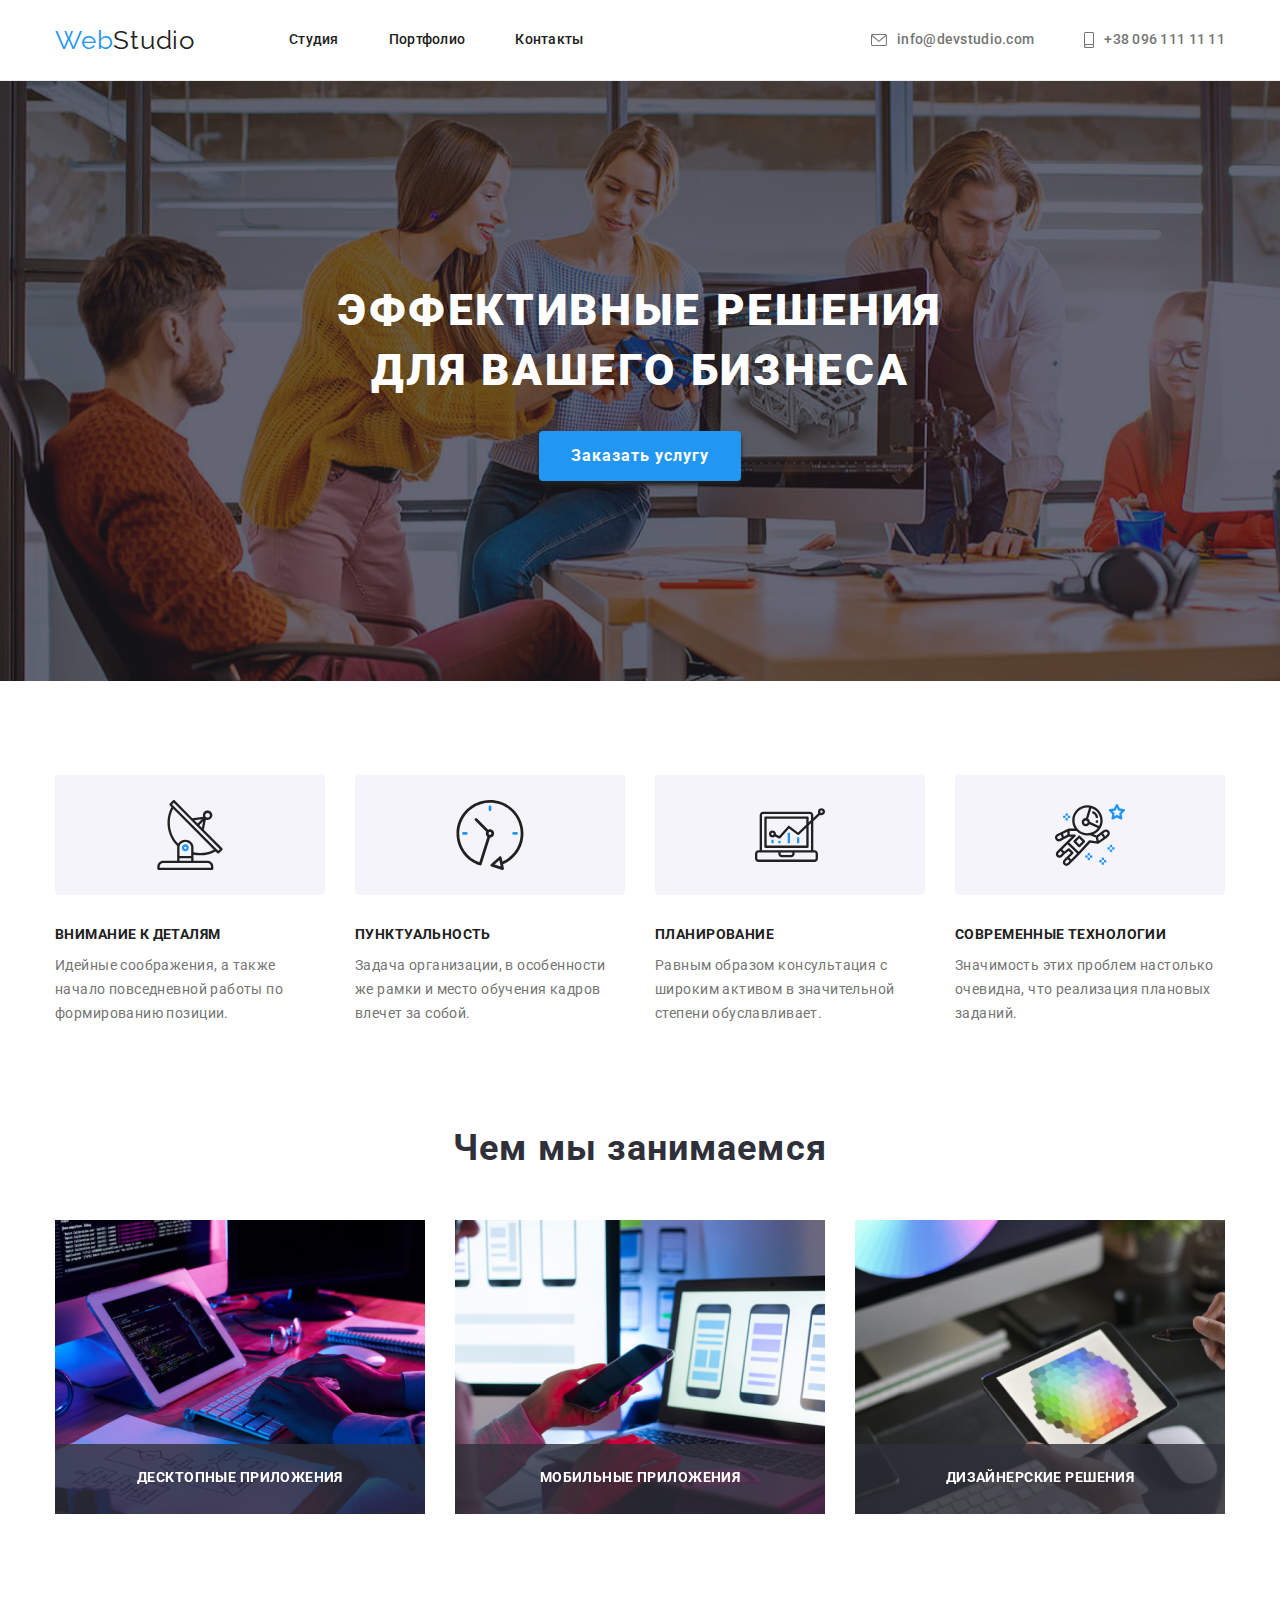
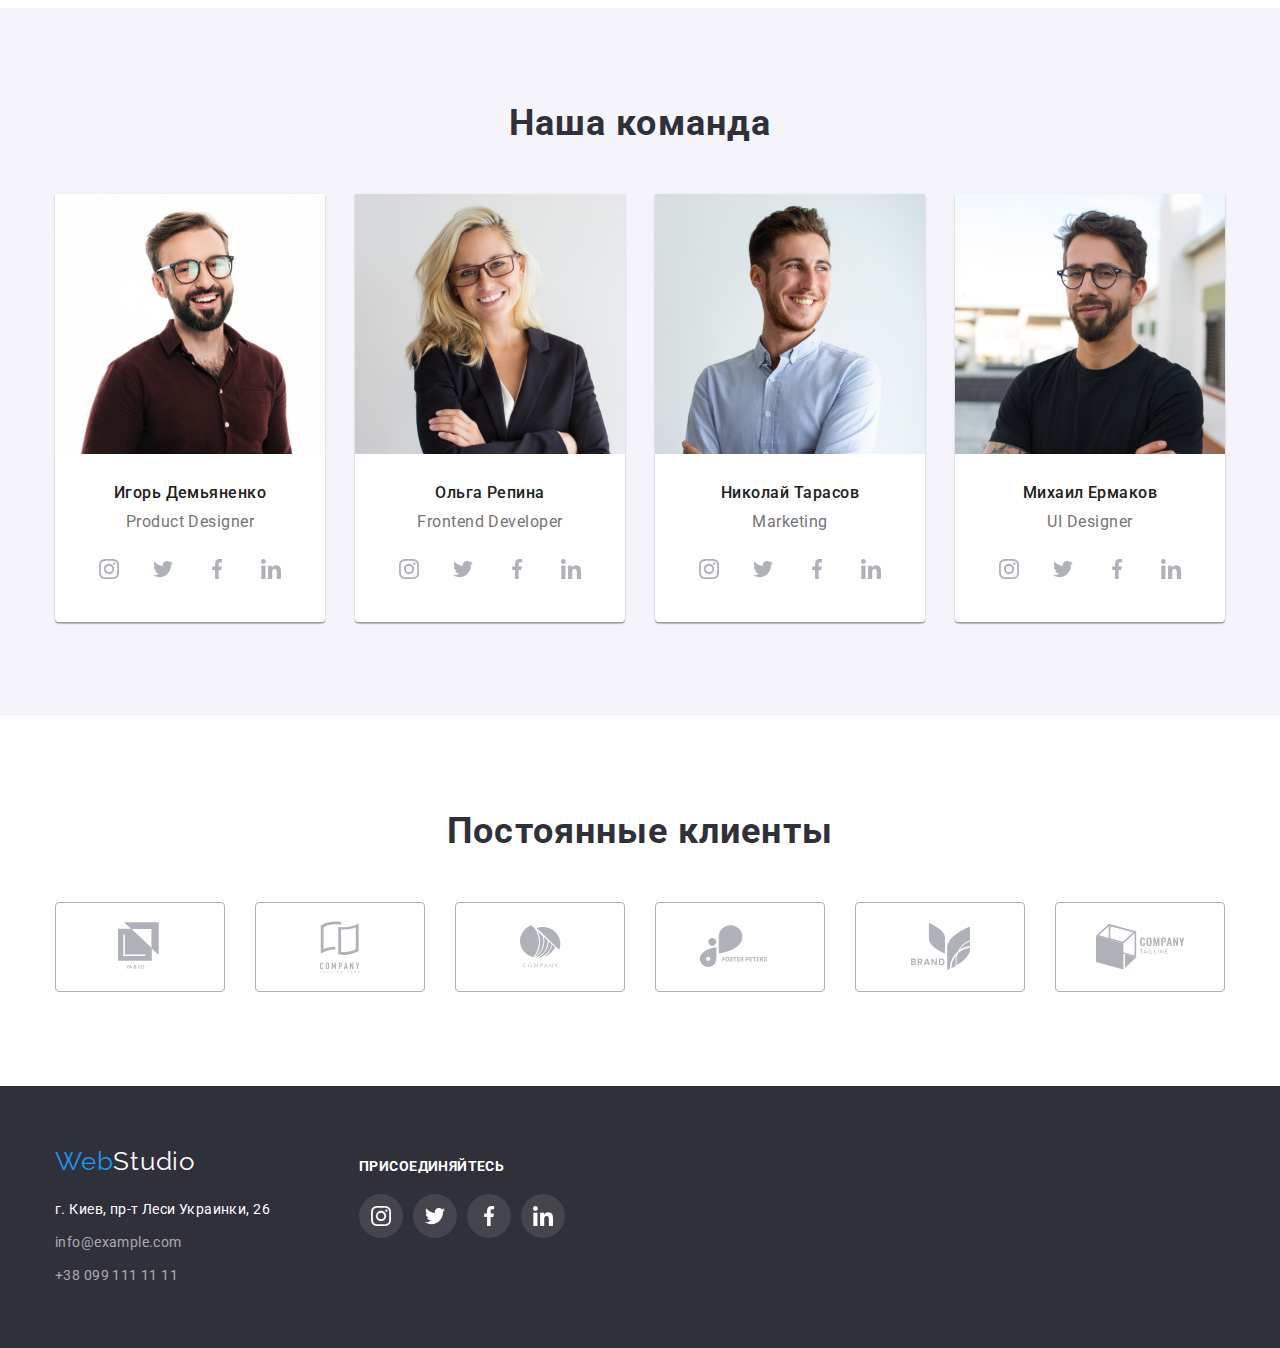
==== index.html @ a8601134 "Добавлены стили для кнопки закрыть окно" ====
<!DOCTYPE html>
<html lang="ru">
  <head>
    <meta charset="UTF-8" />
    <meta name="viewport" content="width=device-width, initial-scale=1.0" />
    <title>Студия</title>
    <link href="https://fonts.googleapis.com/css2?family=Roboto:wght@400;500;700;900&display=swap" rel="stylesheet" />
    <link href="https://fonts.googleapis.com/css2?family=Raleway:wght@700&display=swap" rel="stylesheet" />
    <link rel="stylesheet" href="https://cdnjs.cloudflare.com/ajax/libs/modern-normalize/1.0.0/modern-normalize.min.css" />
    <link rel="stylesheet" href="./css/styles.css" />
  </head>
  <body>
    <!-- Верхняя линия -->
    <header class="main-header">
      <div class="container header-topline-box">
        <nav class="logo-box-top">
          <a class="web-logo" href="./index.html"><span class="web-part">Web</span><span>Studio</span></a>
          <ul class="list main-nav">
            <li class="main-nav-item"><a class="link link-type list" href="./index.html">Студия</a></li>
            <li class="main-nav-item"><a class="link link-type list" href="./portfolio.html">Портфолио</a></li>
            <li class="main-nav-item"><a class="link link-type list" href="#Contacts">Контакты</a></li>
          </ul>
        </nav>
        <ul class="list info-box-top">
          <li class="list link link-header">            
            <a class="link link-header" href="mailto:info@devstudio.com"><svg class="mailto-svg">
              <use href="./img/sprite.svg#envelope"></use>
            </svg>info@devstudio.com</a>
          </li>
          <li class="list link link-header">
            <a class="link link-header" href="tel:+380961111111"><svg class="tel-svg">
              <use href="./img/sprite.svg#smartphone"></use>
            </svg>+38 096 111 11 11</a>
          </li>
        </ul>
      </div>
    </header>
    <main>
      <!-- Шапка -->
      <section class="hero">
        <div class="container">
          <h1 class="hero-header">Эффективные решения для вашего бизнеса</h1>
          <button data-modal-open class="hero-button" type="button">Заказать услугу</button>
        </div>
        <div class="backdrop is-hidden" data-modal>
          <div class="modal">
            <button data-modal-close class="modal-close-button"></button>
          </div>
        </div>
      </section>
      <!-- Особенности -->
      <section class="features">
        <div class="container">
          <ul class="featureslist">
            <li class="features-item">
              <div class="features-box">
                <svg>
                  <use width="70" height="70" href="./img/sprite.svg#antenna"></use>
                </svg>
              </div>
              <h3 class="feature-header">Внимание к деталям</h3>
              <p class="item-p">Идейные соображения, а также начало повседневной работы по формированию позиции.</p>
            </li>
            <li class="features-item">
              <div class="features-box">
                <svg>
                  <use width="70" height="70" href="./img/sprite.svg#clock"></use>
                </svg>
              </div>
              <h3 class="feature-header">Пунктуальность</h3>
              <p class="item-p">Задача организации, в особенности же рамки и место обучения кадров влечет за собой.</p>
            </li>
            <li class="features-item">
              <div class="features-box">
                <svg>
                  <use width="70" height="70" href="./img/sprite.svg#diagram"></use>
                </svg>
              </div>
              <h3 class="feature-header">Планирование</h3>
              <p class="item-p">Равным образом консультация с широким активом в значительной степени обуславливает.</p>
            </li>
            <li class="features-item">
              <div class="features-box">
                <svg>
                  <use width="70" height="70" href="./img/sprite.svg#astronaut"></use>
                </svg>
              </div>
              <h3 class="feature-header">Современные технологии</h3>
              <p class="item-p">Значимость этих проблем настолько очевидна, что реализация плановых заданий.</p>
            </li>
          </ul>
        </div>
      </section>
      <!-- Чем мы занимаемся -->
      <section class="what-we-do">
        <div class="container">
          <h2 class="wwd-header">Чем мы занимаемся</h2>
          <ul class="list">
            <li class="wwd-item">
              <img src="./img/img.jpg" width="370" height="294" alt="Десктопные приложения" />
              <p>Десктопные приложения</p>
            </li>
            <li class="wwd-item">
              <img src="./img/img1.jpg" width="370" height="294" alt="Мобильные приложения" />
              <p>Мобильные приложения</p>
            </li>
            <li class="wwd-item">
              <img src="./img/img2.jpg" width="370" height="294" alt="Дизайнерские решения" />
              <p>Дизайнерские решения</p>
            </li>
          </ul>
        </div>
      </section>
      <!-- Наша команда -->
      <section class="our-team">
        <div class="container">
          <h2 class="our-team-header">Наша команда</h2>
          <ul class="list">
            <li>
              <div class="team-memb-box">
                <img src="./img/team1.jpg" width="270" height="260" alt="Игорь Демьяненко Дизайнер по Продукту" />
                <div class="tm-description">
                  <h3 class="team-memb-name">Игорь Демьяненко</h3>
                  <p class="team-memb-role">Product Designer</p>
                </div>
                <div class="social-team-box">
                  <ul class="social-team-icons">
                    <li class="social-icons-item">
                      <a
                        class="social-team-link"
                        href="https://instagram.com/"
                        target="_blank"
                        rel="noopener noreferer"
                        aria-label="Instagram"
                        ><svg class="social-team-svg">
                          <use href="./img/sprite.svg#instagram"></use>
                        </svg>
                      </a>
                    </li>
                    <li class="social-icons-item">
                      <a
                        class="social-team-link"
                        href="https://twitter.com/"
                        target="_blank"
                        rel="noopener noreferer"
                        aria-label="Twitter"
                        ><svg class="social-team-svg">
                          <use href="./img/sprite.svg#twitter"></use>
                        </svg>
                      </a>
                    </li>
                    <li class="social-icons-item">
                      <a
                        class="social-team-link"
                        href="https://facebook.com/"
                        target="_blank"
                        rel="noopener noreferer"
                        aria-label="Facebook"
                        ><svg class="social-team-svg">
                          <use href="./img/sprite.svg#facebook"></use>
                        </svg>
                      </a>
                    </li>
                    <li class="social-icons-item">
                      <a
                        class="social-team-link"
                        href="https://linkedin.com/"
                        target="_blank"
                        rel="noopener noreferer"
                        aria-label="Linkedin"
                        ><svg class="social-team-svg">
                          <use href="./img/sprite.svg#linkedin"></use>
                        </svg>
                      </a>
                    </li>
                  </ul>
                </div>
              </div>
            </li>
            <li>
              <div class="team-memb-box">
                <img src="./img/team2.jpg" width="270" height="260" alt="Ольга Репина Фронтэнд разработчек" />
                <div class="tm-description">
                  <h3 class="team-memb-name">Ольга Репина</h3>
                  <p class="team-memb-role">Frontend Developer</p>
                </div>
                <div class="social-team-box">
                  <ul class="social-team-icons">
                    <li class="social-icons-item">
                      <a
                        class="social-team-link"
                        href="https://instagram.com/"
                        target="_blank"
                        rel="noopener noreferer"
                        aria-label="Instagram"
                        ><svg class="social-team-svg">
                          <use href="./img/sprite.svg#instagram"></use>
                        </svg>
                      </a>
                    </li>
                    <li class="social-icons-item">
                      <a
                        class="social-team-link"
                        href="https://twitter.com/"
                        target="_blank"
                        rel="noopener noreferer"
                        aria-label="Twitter"
                        ><svg class="social-team-svg">
                          <use href="./img/sprite.svg#twitter"></use>
                        </svg>
                      </a>
                    </li>
                    <li class="social-icons-item">
                      <a
                        class="social-team-link"
                        href="https://facebook.com/"
                        target="_blank"
                        rel="noopener noreferer"
                        aria-label="Facebook"
                        ><svg class="social-team-svg">
                          <use href="./img/sprite.svg#facebook"></use>
                        </svg>
                      </a>
                    </li>
                    <li class="social-icons-item">
                      <a
                        class="social-team-link"
                        href="https://linkedin.com/"
                        target="_blank"
                        rel="noopener noreferer"
                        aria-label="Linkedin"
                        ><svg class="social-team-svg">
                          <use href="./img/sprite.svg#linkedin"></use>
                        </svg>
                      </a>
                    </li>
                  </ul>
                </div>
              </div>
            </li>
            <li>
              <div class="team-memb-box">
                <img src="./img/team3.jpg" width="270" height="260" alt="Николай Тарасов Маркетинг" />
                <div class="tm-description">
                  <h3 class="team-memb-name">Николай Тарасов</h3>
                  <p class="team-memb-role">Marketing</p>
                </div>
                <div class="social-team-box">
                  <ul class="social-team-icons">
                    <li class="social-icons-item">
                      <a
                        class="social-team-link"
                        href="https://instagram.com/"
                        target="_blank"
                        rel="noopener noreferer"
                        aria-label="Instagram"
                        ><svg class="social-team-svg">
                          <use href="./img/sprite.svg#instagram"></use>
                        </svg>
                      </a>
                    </li>
                    <li class="social-icons-item">
                      <a
                        class="social-team-link"
                        href="https://twitter.com/"
                        target="_blank"
                        rel="noopener noreferer"
                        aria-label="Twitter"
                        ><svg class="social-team-svg">
                          <use href="./img/sprite.svg#twitter"></use>
                        </svg>
                      </a>
                    </li>
                    <li class="social-icons-item">
                      <a
                        class="social-team-link"
                        href="https://facebook.com/"
                        target="_blank"
                        rel="noopener noreferer"
                        aria-label="Facebook"
                        ><svg class="social-team-svg">
                          <use href="./img/sprite.svg#facebook"></use>
                        </svg>
                      </a>
                    </li>
                    <li class="social-icons-item">
                      <a
                        class="social-team-link"
                        href="https://linkedin.com/"
                        target="_blank"
                        rel="noopener noreferer"
                        aria-label="Linkedin"
                        ><svg class="social-team-svg">
                          <use href="./img/sprite.svg#linkedin"></use>
                        </svg>
                      </a>
                    </li>
                  </ul>
                </div>
              </div>
            </li>
            <li>
              <div class="team-memb-box">
                <img src="./img/team4.jpg" width="270" height="260" alt="Михаил Ермаков Дизайнер ПИ" />
                <div class="tm-description">
                  <h3 class="team-memb-name">Михаил Ермаков</h3>
                  <p class="team-memb-role">UI Designer</p>
                </div>
                <div class="social-team-box">
                  <ul class="social-team-icons">
                    <li class="social-icons-item">
                      <a
                        class="social-team-link"
                        href="https://instagram.com/"
                        target="_blank"
                        rel="noopener noreferer"
                        aria-label="Instagram"
                        ><svg class="social-team-svg">
                          <use href="./img/sprite.svg#instagram"></use>
                        </svg>
                      </a>
                    </li>
                    <li class="social-icons-item">
                      <a
                        class="social-team-link"
                        href="https://twitter.com/"
                        target="_blank"
                        rel="noopener noreferer"
                        aria-label="Twitter"
                        ><svg class="social-team-svg">
                          <use href="./img/sprite.svg#twitter"></use>
                        </svg>
                      </a>
                    </li>
                    <li class="social-icons-item">
                      <a
                        class="social-team-link"
                        href="https://facebook.com/"
                        target="_blank"
                        rel="noopener noreferer"
                        aria-label="Facebook"
                        ><svg class="social-team-svg">
                          <use href="./img/sprite.svg#facebook"></use>
                        </svg>
                      </a>
                    </li>
                    <li class="social-icons-item">
                      <a
                        class="social-team-link"
                        href="https://linkedin.com/"
                        target="_blank"
                        rel="noopener noreferer"
                        aria-label="Linkedin"
                        ><svg class="social-team-svg">
                          <use href="./img/sprite.svg#linkedin"></use>
                        </svg>
                      </a>
                    </li>
                  </ul>
                </div>
              </div>
            </li>
          </ul>
        </div>
      </section>
      <!-- Постоянные клиенты -->
      <section class="clients">
        <div class="container">
          <h2 class="our-team-header">Постоянные клиенты</h2>
          <ul class="clients-list">
            <li class="clients-item">
              <a class="clients-link" class="clients-list-link" href="" target="_blank" rel="noreferrer noopener">
                <svg class="clients-svg clients-svg-1">
                  <use href="./img/sprite.svg#client-logo-1"></use>
                </svg>
              </a>
            </li>
            <li class="clients-item">
              <a class="clients-link" href="" target="_blank" rel="noreferrer noopener">
                <svg class="clients-svg clients-svg-2">
                  <use href="./img/sprite.svg#client-logo-2"></use>
                </svg>
              </a>
            </li>
            <li class="clients-item">
              <a class="clients-link" href="" target="_blank" rel="noreferrer noopener">
                <svg class="clients-svg clients-svg-3">
                  <use href="./img/sprite.svg#client-logo-3"></use>
                </svg>
              </a>
            </li>
            <li class="clients-item">
              <a class="clients-link" href="" target="_blank" rel="noreferrer noopener">
                <svg class="clients-svg clients-svg-4">
                  <use href="./img/sprite.svg#client-logo-4"></use>
                </svg>
              </a>
            </li>
            <li class="clients-item">
              <a class="clients-link" href="" target="_blank" rel="noreferrer noopener">
                <svg class="clients-svg clients-svg-5">
                  <use href="./img/sprite.svg#client-logo-5"></use>
                </svg>
              </a>
            </li>
            <li class="clients-item">
              <a class="clients-link" href="" target="_blank" rel="noreferrer noopener">
                <svg class="clients-svg clients-svg-6">
                  <use href="./img/sprite.svg#client-logo-6"></use>
                </svg>
              </a>
            </li>
          </ul>
        </div>
      </section>
    </main>
    <!-- Подвал -->
    <footer class="footer-bg">
      <div class="container contact-list">
        <div>
          <div class="logo-box">
            <a class="web-logo" href="./index.html"><span class="web-part">Web</span><span class="web-wpart">Studio</span></a>
          </div>
          <address id="Contacts">
            <div class="map-link-box">
              <a class="link map-link" href="https://goo.gl/maps/yimsJbPZ72SQHya66" target="_blank" rel="noreferrer noopener"
                >г. Киев, пр-т Леси Украинки, 26</a
              >
            </div>
            <div class="maillink-box">
              <a class="link link-footer" href="mailto:info@example.com">info@example.com</a>
            </div>
            <a class="link link-footer" href="tel:+380991111111">+38 099 111 11 11</a>
          </address>
        </div>
        <div>
          <h3 class="contact-list-header">присоединяйтесь</h3>
          <ul class="social-icons">
            <li class="social-icons-item">
              <a
                class="social-icons-link"
                href="https://instagram.com/"
                target="_blank"
                rel="noopener noreferer"
                aria-label="Instagram"
                ><svg class="social-icons-svg">
                  <use href="./img/sprite.svg#instagram"></use>
                </svg>
              </a>
            </li>
            <li class="social-icons-item">
              <a
                class="social-icons-link"
                href="https://twitter.com/"
                target="_blank"
                rel="noopener noreferer"
                aria-label="Twitter"
                ><svg class="social-icons-svg">
                  <use href="./img/sprite.svg#twitter"></use>
                </svg>
              </a>
            </li>
            <li class="social-icons-item">
              <a
                class="social-icons-link"
                href="https://facebook.com/"
                target="_blank"
                rel="noopener noreferer"
                aria-label="Facebook"
                ><svg class="social-icons-svg">
                  <use href="./img/sprite.svg#facebook"></use>
                </svg>
              </a>
            </li>
            <li class="social-icons-item">
              <a
                class="social-icons-link"
                href="https://linkedin.com/"
                target="_blank"
                rel="noopener noreferer"
                aria-label="Linkedin"
                ><svg class="social-icons-svg">
                  <use href="./img/sprite.svg#linkedin"></use>
                </svg>
              </a>
            </li>
          </ul>
        </div>
      </div>
    </footer>
    <script src="./js/modal.js"></script>
  </body>
</html>
---- css/styles.css ----
:root {
  --main-text-color: #757575;
  --header-color: #212121;
  --hover-color: #2196f3;
  --hero-backg-cl: #2f303a;
  --fill-in-color: #ffffff;
  --opacity-color: rgba(255, 255, 255, 0.6);
  --wwd-backgr: #f5f4fa;
  --features-color: #e5e5e5;
  --clients-list-color: #afb1b8;
}

html {
  box-sizing: border-box;
}

*,
*::before,
*::after {
  box-sizing: inherit;
}

h1,
h2,
h3,
p {
  margin-top: 0;
  margin-bottom: 4px;
}

img {
  display: block;
  max-width: 100%;
  height: auto;
}

body {
  font-family: "Roboto", "sans-serif";
  font-style: normal;
  font-weight: 400;
  font-size: 14px;
  line-height: 1.71;
  letter-spacing: 0.03em;
  color: var(--main-text-color);
  margin-right: auto;
  margin-left: auto;
}

.container {
  width: 1200px;
  padding-right: 15px;
  padding-left: 15px;
  margin-right: auto;
  margin-left: auto;
}

.link {
  text-decoration: none;
}

.link:hover,
.link:focus {
  color: var(--hover-color);
  transition: 250ms cubic-bezier(0.4, 0, 0.2, 1);
}

.link-header {
  display: flex;
  align-items: center;
  font-weight: 500;
  font-size: 14px;
  line-height: 1.14;
  letter-spacing: 0.02em;
  color: var(--main-text-color);
  margin-left: 50px;
}

.link-header:last-child {
  margin-right: 0px;
}

.link-type {
  font-weight: 500;
  font-size: 14px;
  line-height: 1.14;
  letter-spacing: 0.02em;
  color: var(--header-color);
}

.logo-box-top > .main-nav > li > a {
  position: relative;
  padding-top: 32px;
  padding-bottom: 32px;
}

.logo-box-top > .main-nav > li > a:hover::after,
.logo-box-top > .main-nav > li > a:focus::after {
  content: "";
  display: block;
  position: absolute;
  bottom: -1px;
  left: 0;
  width: 100%;
  height: 4px;
  border-radius: 2px;
  background-color: var(--hover-color);
  transition: 250ms cubic-bezier(0.4, 0, 0.2, 1);
  z-index: 99;
}

.link-footer {
  font-style: normal;
  font-size: 14px;
  line-height: 1.71;
  letter-spacing: 0.03em;
  color: rgba(255, 255, 255, 0.6);
}

.map-link {
  font-style: normal;
  color: var(--fill-in-color);
}

.web-logo {
  font-family: "Raleway";
  font-size: 26px;
  line-height: 1.19;
  letter-spacing: 0.03em;
  text-decoration: none;
  color: var(--header-color);
  margin-right: 94px;
}

.web-part {
  color: var(--hover-color);
}

.web-wpart {
  color: var(--fill-in-color);
}

.header-topline-box {
  position: relative;
  display: flex;
  justify-content: space-between;
  align-items: center;
  height: 80px;
}

.main-header {
  background-color: var(--fill-in-color);
  border-bottom: 1px solid #ececec;
}

.hero {
  display: flex;
  flex-wrap: wrap;
  text-align: center;
  padding-top: 200px;
  padding-bottom: 200px;
  background-color: var(--hero-backg-cl);
  background-image: radial-gradient(circle at center, rgba(47, 48, 58, 0.4), rgba(47, 48, 58, 0.4)), url(../img/herobackgrund.jpg);
  background-size: cover;
  background-repeat: no-repeat;
}

.hero-header {
  text-align: center;
  max-width: 696px;
  font-weight: 900;
  font-size: 44px;
  line-height: 1.36;
  letter-spacing: 0.06em;
  text-transform: uppercase;
  color: var(--fill-in-color);
  margin-right: auto;
  margin-bottom: 30px;
  margin-left: auto;
}

.hero-button {
  background-color: var(--hover-color);
  border-style: none;
  font-weight: 700;
  font-size: 16px;
  line-height: 1.87;
  letter-spacing: 0.06em;
  padding: 10px 32px;
  box-shadow: 0px 4px 4px var(--header-color);
  border-radius: 4px;
  color: var(--fill-in-color);
  cursor: pointer;
}

.hero-button:hover,
.hero-button:focus {
  color: var(--header-color);
  background-color: var(--wwd-backgr);
  transition: 250ms cubic-bezier(0.4, 0, 0.2, 1);
}

.backdrop {
  position: fixed;
  top: 0;
  left: 0;
  width: 100%;
  height: 100%;
  background-color: rgba(0, 0, 0, 0.2);
}

.backdrop.is-hidden {
  opacity: 0;
  pointer-events: none;
}

.modal {
  position: absolute;
  top: 50%;
  left: 50%;
  transform: translate(-50%, -50%);
  min-width: 528px;
  min-height: 581px;
  background-color: var(--fill-in-color);
  box-shadow: 0px 1px 3px rgba(0, 0, 0, 0.12), 0px 1px 1px rgba(0, 0, 0, 0.14), 0px 2px 1px rgba(0, 0, 0, 0.2);
  border-radius: 4px;
  z-index: 3;
}

.modal-close-button {
  display: block;
  margin-left: auto;
  padding: 0;
  width: 30px;
  height: 30px;
  margin-top: 8px;
  margin-right: 8px;
  border-radius: 50%;
  border: 1px solid rgba(0, 0, 0, 0.1);
  background-color: transparent;
  background-image: url(../img/modal-close-button.svg);
  background-repeat: no-repeat;
  background-position: center;
  background-color: #fff;
}

.filter-button {
  font-weight: 500;
  font-size: 16px;
  line-height: 1.62;
  text-align: center;
  border-style: none;
  letter-spacing: 0.03em;
  border-radius: 4px;
  color: var(--header-color);
  padding-top: 6px;
  padding-right: 22px;
  padding-bottom: 6px;
  padding-left: 22px;
  margin-right: 8px;
  cursor: pointer;
}

.filter-button:hover,
.filter-button:focus {
  border-radius: 4px;
  color: var(--fill-in-color);
  background-color: var(--hover-color);
  transition: 250ms cubic-bezier(0.4, 0, 0.2, 1);
  box-shadow: 0px 3px 1px rgba(0, 0, 0, 0.1), 0px 1px 2px rgba(0, 0, 0, 0.08), 0px 2px 2px rgba(0, 0, 0, 0.12);
}

.footer-bg {
  padding-top: 60px;
  padding-bottom: 60px;
  background-color: var(--hero-backg-cl);
}

.features {
  padding-top: 94px;
  background-color: var(--fill-in-color);
}

.feature-header {
  font-weight: 700;
  font-size: 14px;
  line-height: 1.42;
  letter-spacing: 0.03em;
  text-transform: uppercase;
  color: var(--header-color);
  margin-bottom: 10px;
}

.what-we-do {
  padding-top: 94px;
  padding-bottom: 94px;
  background-color: var(--fill-in-color);
}

.wwd-header,
.our-team-header {
  font-weight: 700;
  font-size: 36px;
  line-height: 1.17;
  text-align: center;
  letter-spacing: 0.03em;
  margin-bottom: 50px;
  color: var(--hero-backg-cl);
}

.wwd-item {
  position: relative;
  z-index: 1;
}

.wwd-item p {
  position: absolute;
  color: var(--fill-in-color);
  top: 246px;
  font-weight: 700;
  font-size: 14px;
  text-align: center;
  letter-spacing: 0.03em;
  text-transform: uppercase;
  width: 100%;
  z-index: 2;
  margin: 0;
}

.wwd-item::after {
  content: "";
  position: absolute;
  top: 224px;
  left: 0;
  width: 100%;
  height: 70px;
  background-color: rgba(47, 48, 58, 0.8);
  z-index: 1;
}

.our-team {
  padding-top: 94px;
  padding-bottom: 94px;
  background-color: var(--wwd-backgr);
}

.team-memb-box {
  width: 270px;
  height: 428px;
  background: var(--fill-in-color);
  box-shadow: 0px 1px 3px rgba(0, 0, 0, 0.12), 0px 1px 1px rgba(0, 0, 0, 0.14), 0px 2px 1px rgba(0, 0, 0, 0.2);
  border-radius: 0px 0px 4px 4px;
}

.team-memb-box:not(last-child) {
  margin-right: 30px;
}

.team-memb-name {
  font-weight: 500;
  font-size: 16px;
  line-height: 1.18;
  text-align: center;
  letter-spacing: 0.03em;
  color: var(--header-color);
  margin-bottom: 10px;
}

.team-memb-role {
  font-size: 16px;
  line-height: 1.18;
  text-align: center;
  letter-spacing: 0.03em;
  color: var(--main-text-color);
}

.ourworks-header {
  font-weight: 700;
  font-size: 18px;
  line-height: 2;
  letter-spacing: 0.06em;
  color: var(--header-color);
}

.project-item {
  width: 370px;
  height: 404px;
  border: 1px solid var(--wwd-backgr);
}

.project-item:not(:nth-last-child(-n + 3)) {
  margin-bottom: 30px;
}

.project-item:hover,
.project-item:focus {
  box-shadow: 0px 1px 1px rgba(0, 0, 0, 0.12), 0px 4px 4px rgba(0, 0, 0, 0.06), 1px 4px 6px rgba(0, 0, 0, 0.16);
  transition: 250ms cubic-bezier(0.4, 0, 0.2, 1);
}

.project-description {
  position: absolute;
  top: 0;
  left: 0;
  width: 100%;
  height: 100%;
  font-size: 18px;
  line-height: 1.56;
  letter-spacing: 0.03em;
  padding: 63px 24px;
  color: var(--fill-in-color);
}

.project-thumb {
  position: relative;
  overflow: hidden;
}

.project-thumb-over {
  position: absolute;
  top: 0;
  left: 0;
  width: 100%;
  height: 100%;
  background-color: rgba(33, 150, 243, 0.9);

  transform: translatey(+100%);
  transition: transform 250ms cubic-bezier(0.4, 0, 0.2, 1);
}

.project-link:hover .project-thumb-over,
.project-link:focus .project-thumb-over {
  transform: translatey(0);
}

.project-link {
  text-decoration: none;
}

.button-project-list {
  list-style: none;
  display: flex;
  flex-wrap: wrap;
  justify-content: center;
  margin-top: 0;
  margin-bottom: 0;
  padding-left: 0;
}

.project-section {
  padding-top: 94px;
  padding-bottom: 94px;
}

.project-list {
  margin: 0;
}

.project-list {
  list-style: none;
  display: flex;
  flex-wrap: wrap;
  justify-content: space-between;
  padding-left: 0;
  margin-top: 50px;
}

.project-list-desc {
  padding-top: 20px;
  padding-right: 24px;
  padding-bottom: 20px;
  padding-left: 24px;
  font-size: 16px;
  width: 100%;
}

.ourworks-desc {
  font-size: 16px;
  line-height: 1.87;
  letter-spacing: 0.03em;
  color: var(--main-text-color);
}

.main-nav {
  display: flex;
  align-items: flex-start;
}

.main-nav-item {
  padding-right: 50px;
}

.main-nav-item:last-child {
  padding-right: 0;
}

.logo-box {
  margin-bottom: 20px;
}

.logo-box-top {
  display: flex;
  align-items: center;
}

.info-box-top {
  display: flex;
  margin-top: 32px;
  margin-bottom: 32px;
}

.map-link-box {
  margin-bottom: 9px;
}

.maillink-box {
  margin-bottom: 9px;
}

.list {
  list-style: none;
  display: flex;
  justify-content: space-between;
  align-items: flex-start;
  padding-left: 0;
  padding-bottom: 0;
  margin: 0;
}

.featureslist {
  list-style: none;
  display: flex;
  justify-content: space-between;
  padding-left: 0;
  margin: 0;
}

.item-p {
  width: 270px;
  height: 75px;
}

.tm-description {
  margin-top: 30px;
  margin-bottom: 16px;
}

.clients {
  padding-top: 94px;
  padding-bottom: 94px;
  background-color: var(--fill-in-color);
}

.clients-list {
  display: flex;
  padding-left: 0;
  margin-top: 0;
  margin-bottom: 0;
  list-style: none;
}

.clients-link {
  display: flex;
  align-items: center;
  justify-content: center;
  width: 170px;
  height: 90px;
  border: 1px solid var(--clients-list-color);
  box-sizing: border-box;
  border-radius: 4px;
  margin-right: 30px;
  fill: var(--clients-list-color);
}

.clients-item:last-child {
  margin-right: 0;
}

.clients-link:hover,
.clients-link:focus {
  border-color: var(--hover-color);
  transition: 250ms cubic-bezier(0.4, 0, 0.2, 1);
}

.clients-link:hover .clients-svg,
.clients-link:focus .clients-svg {
  fill: var(--hover-color);
  transition: 250ms cubic-bezier(0.4, 0, 0.2, 1);
}

.clients-svg-1 {
  height: 50px;
  width: 45px;
  fill: var(--clients-list-color);
}

.clients-svg-2 {
  height: 52px;
  width: 40px;
  fill: var(--clients-list-color);
}

.clients-svg-3 {
  height: 43px;
  width: 41px;
  fill: var(--clients-list-color);
}

.clients-svg-4 {
  height: 43px;
  width: 80px;
  fill: var(--clients-list-color);
}

.clients-svg-5 {
  height: 47px;
  width: 59px;
  fill: var(--clients-list-color);
}

.clients-svg-6 {
  height: 46px;
  width: 89px;
  fill: var(--clients-list-color);
}

.contact-list {
  display: flex;
}

.mailto-svg {
  width: 16px;
  height: 12px;
  margin-right: 10px;
  fill: var(--main-text-color);
}

.link-header:hover .mailto-svg,
.link-header:focus .mailto-svg {
  transition: 250ms cubic-bezier(0.4, 0, 0.2, 1);
  fill: var(--hover-color);
}

.tel-svg {
  width: 10px;
  height: 16px;
  margin-right: 10px;
  fill: var(--main-text-color);
}

.link-header:hover .tel-svg,
.link-header:focus .tel-svg {
  transition: 250ms cubic-bezier(0.4, 0, 0.2, 1);
  fill: var(--hover-color);
}

.contact-list-header {
  font-weight: 700;
  font-size: 14px;
  line-height: 16px;
  letter-spacing: 0.03em;
  text-transform: uppercase;
  color: var(--fill-in-color);
  margin-top: 12px;
  margin-bottom: 20px;
  margin-left: 70px;
}

.social-icons {
  display: flex;
  padding: 0;
  margin-left: 70px;
}

.social-icons-item {
  list-style: none;
  fill: var(--fill-in-color);
  margin-right: 10px;
}

.social-icons-item:last-child {
  margin-right: 0;
}

.social-icons-link {
  display: flex;
  align-items: center;
  justify-content: center;
  width: 44px;
  height: 44px;
  border-radius: 50%;
  background: rgba(255, 255, 255, 0.1);
}

.social-icons-link:hover,
.social-icons-link:focus {
  transition: 250ms cubic-bezier(0.4, 0, 0.2, 1);
  background-color: var(--hover-color);
}

.social-icons-svg {
  width: 20px;
  height: 20px;
  fill: var(--fill-in-color);
}

.social-team-icons {
  display: flex;
  padding: 0;
}

.social-team-link {
  display: flex;
  align-items: center;
  justify-content: center;
  width: 44px;
  height: 44px;
  border-radius: 50%;
}

.social-team-link:hover,
.social-team-link:focus {
  transition: 250ms cubic-bezier(0.4, 0, 0.2, 1);
  background-color: var(--hover-color);
}

.social-team-link:hover .social-team-svg,
.social-team-link:focus .social-team-svg {
  transition: 250ms cubic-bezier(0.4, 0, 0.2, 1);
  fill: var(--fill-in-color);
}

.social-team-svg {
  width: 20px;
  height: 20px;
  fill: var(--clients-list-color);
}

.social-team-box {
  display: flex;
  justify-content: space-evenly;
}

.features-box {
  display: flex;
  width: 270px;
  height: 120px;
  background-color: var(--wwd-backgr);
  margin-bottom: 30px;
  border-radius: 4px;
  padding-top: 25px;
  padding-right: 100px;
  padding-bottom: 25px;
  padding-left: 100px;
}
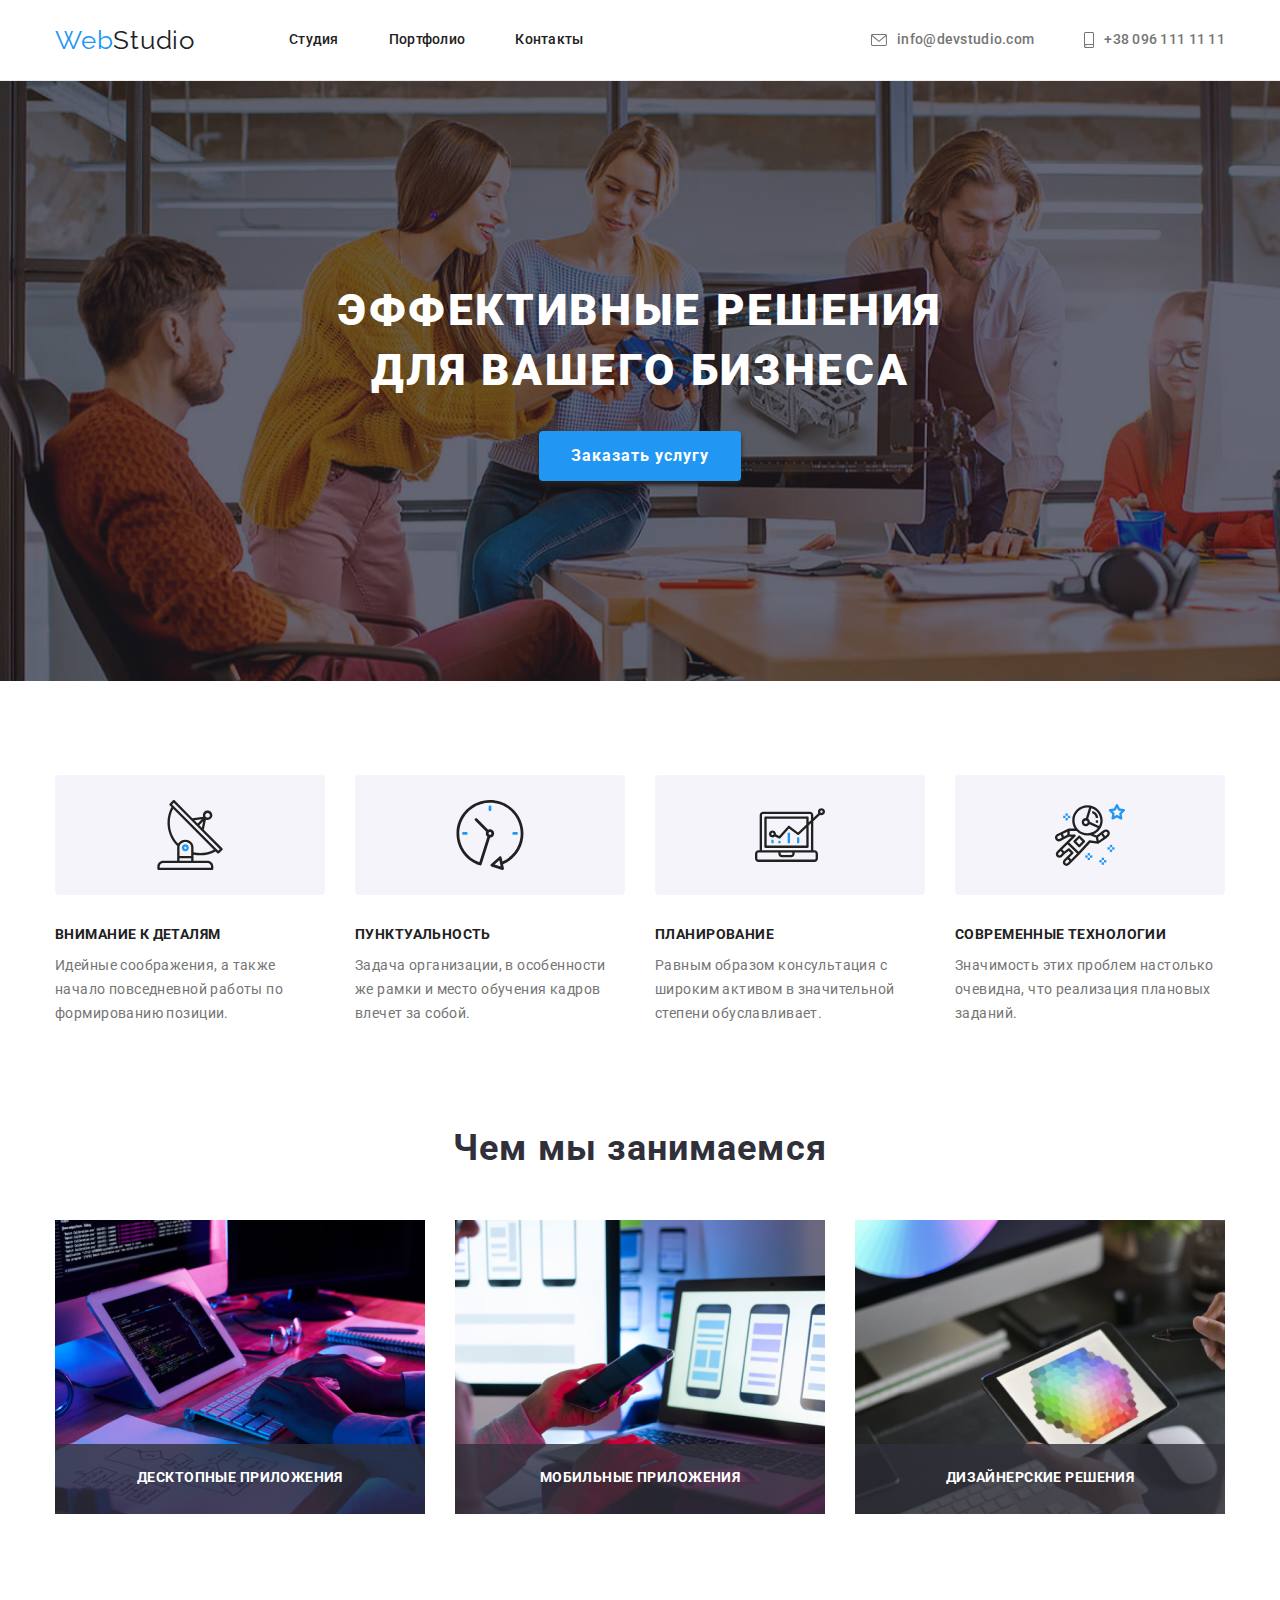
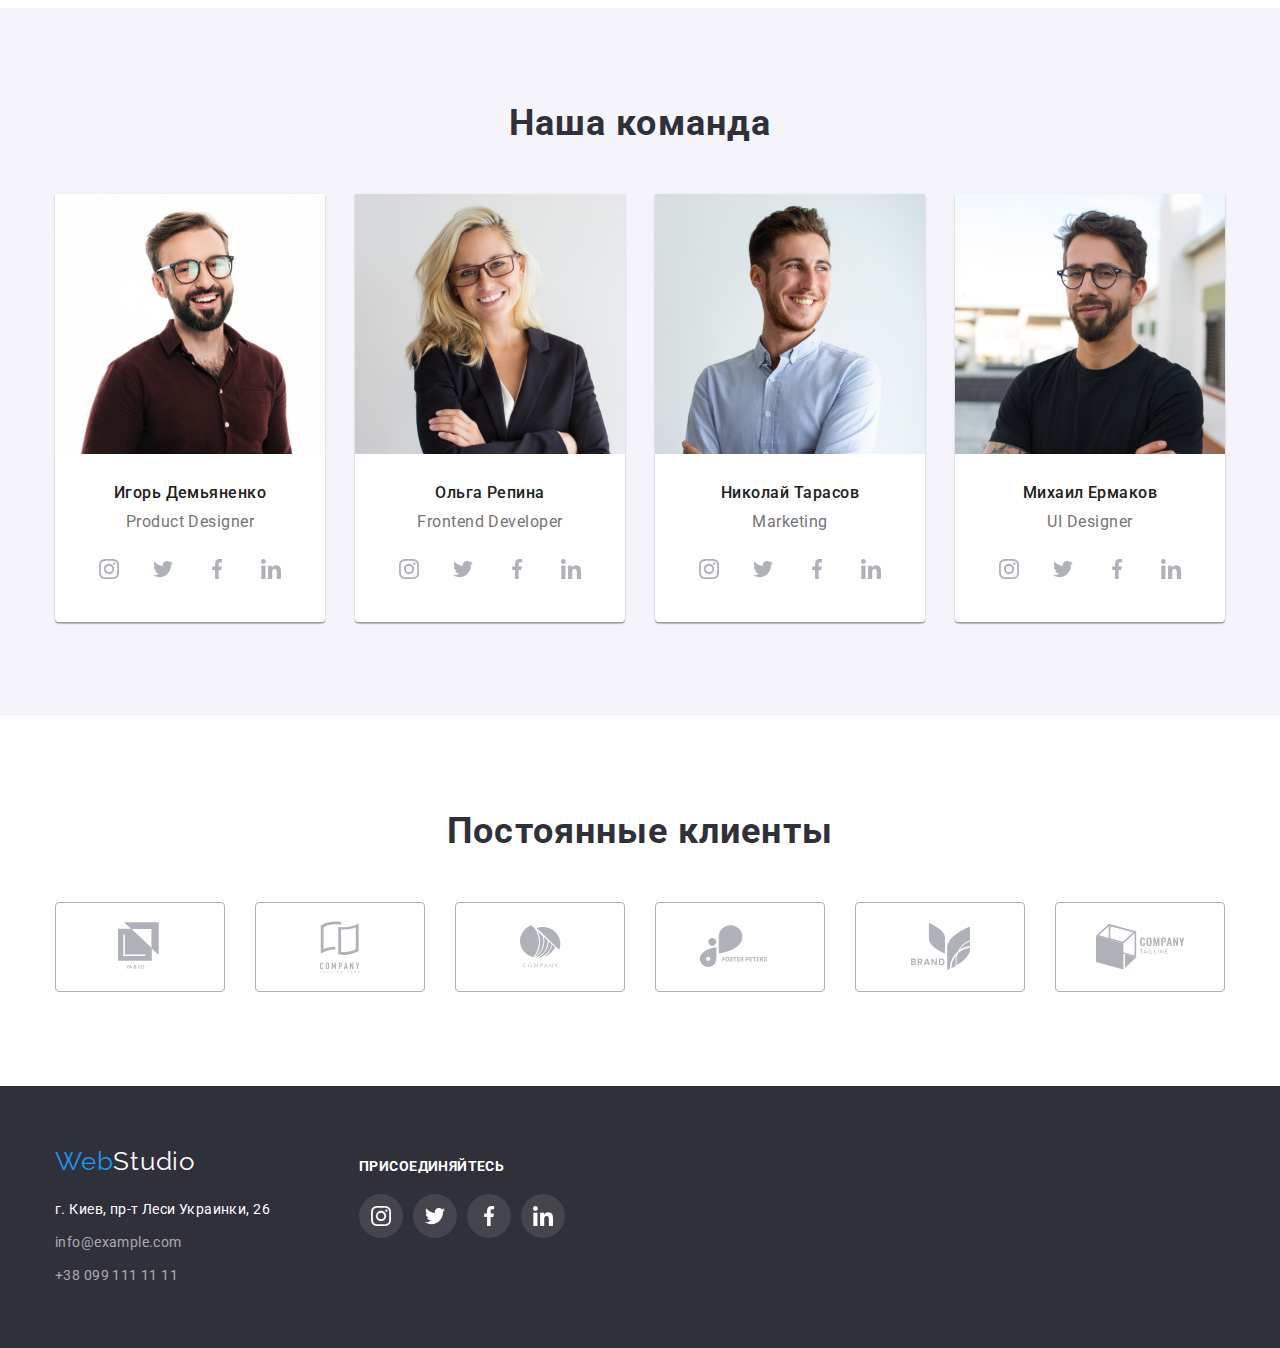
==== commit fb009505: "Ховер для закрывашки" ====
--- a/index.html
+++ b/index.html
@@ -22,15 +22,17 @@
           </ul>
         </nav>
         <ul class="list info-box-top">
-          <li class="list link link-header">            
-            <a class="link link-header" href="mailto:info@devstudio.com"><svg class="mailto-svg">
-              <use href="./img/sprite.svg#envelope"></use>
-            </svg>info@devstudio.com</a>
+          <li class="list link link-header">
+            <a class="link link-header" href="mailto:info@devstudio.com"
+              ><svg class="mailto-svg">
+                <use href="./img/sprite.svg#envelope"></use></svg>info@devstudio.com</a>
           </li>
           <li class="list link link-header">
-            <a class="link link-header" href="tel:+380961111111"><svg class="tel-svg">
-              <use href="./img/sprite.svg#smartphone"></use>
-            </svg>+38 096 111 11 11</a>
+            <a class="link link-header" href="tel:+380961111111">
+              <svg class="tel-svg">
+                <use href="./img/sprite.svg#smartphone"></use>
+              </svg>+38 096 111 11 11
+            </a>
           </li>
         </ul>
       </div>
@@ -44,7 +46,11 @@
         </div>
         <div class="backdrop is-hidden" data-modal>
           <div class="modal">
-            <button data-modal-close class="modal-close-button"></button>
+            <button data-modal-close class="modal-close-button">
+              <svg class="modal-close-btn-icon">
+                <use href="./img/modal-close-btn.svg"></use>
+              </svg>
+            </button>
           </div>
         </div>
       </section>
--- a/css/styles.css
+++ b/css/styles.css
@@ -206,6 +206,7 @@
   width: 100%;
   height: 100%;
   background-color: rgba(0, 0, 0, 0.2);
+  z-index: 98;
 }
 
 .backdrop.is-hidden {
@@ -223,7 +224,7 @@
   background-color: var(--fill-in-color);
   box-shadow: 0px 1px 3px rgba(0, 0, 0, 0.12), 0px 1px 1px rgba(0, 0, 0, 0.14), 0px 2px 1px rgba(0, 0, 0, 0.2);
   border-radius: 4px;
-  z-index: 3;
+  z-index: 99;
 }
 
 .modal-close-button {
@@ -237,10 +238,14 @@
   border-radius: 50%;
   border: 1px solid rgba(0, 0, 0, 0.1);
   background-color: transparent;
-  background-image: url(../img/modal-close-button.svg);
+  background-image: url(../img/modal-close-btn.svg);
   background-repeat: no-repeat;
   background-position: center;
-  background-color: #fff;
+}
+
+.modal-close-btn-icon:hover,
+.modal-close-btn-icon:focus {
+  fill: var(--hover-color);
 }
 
 .filter-button {
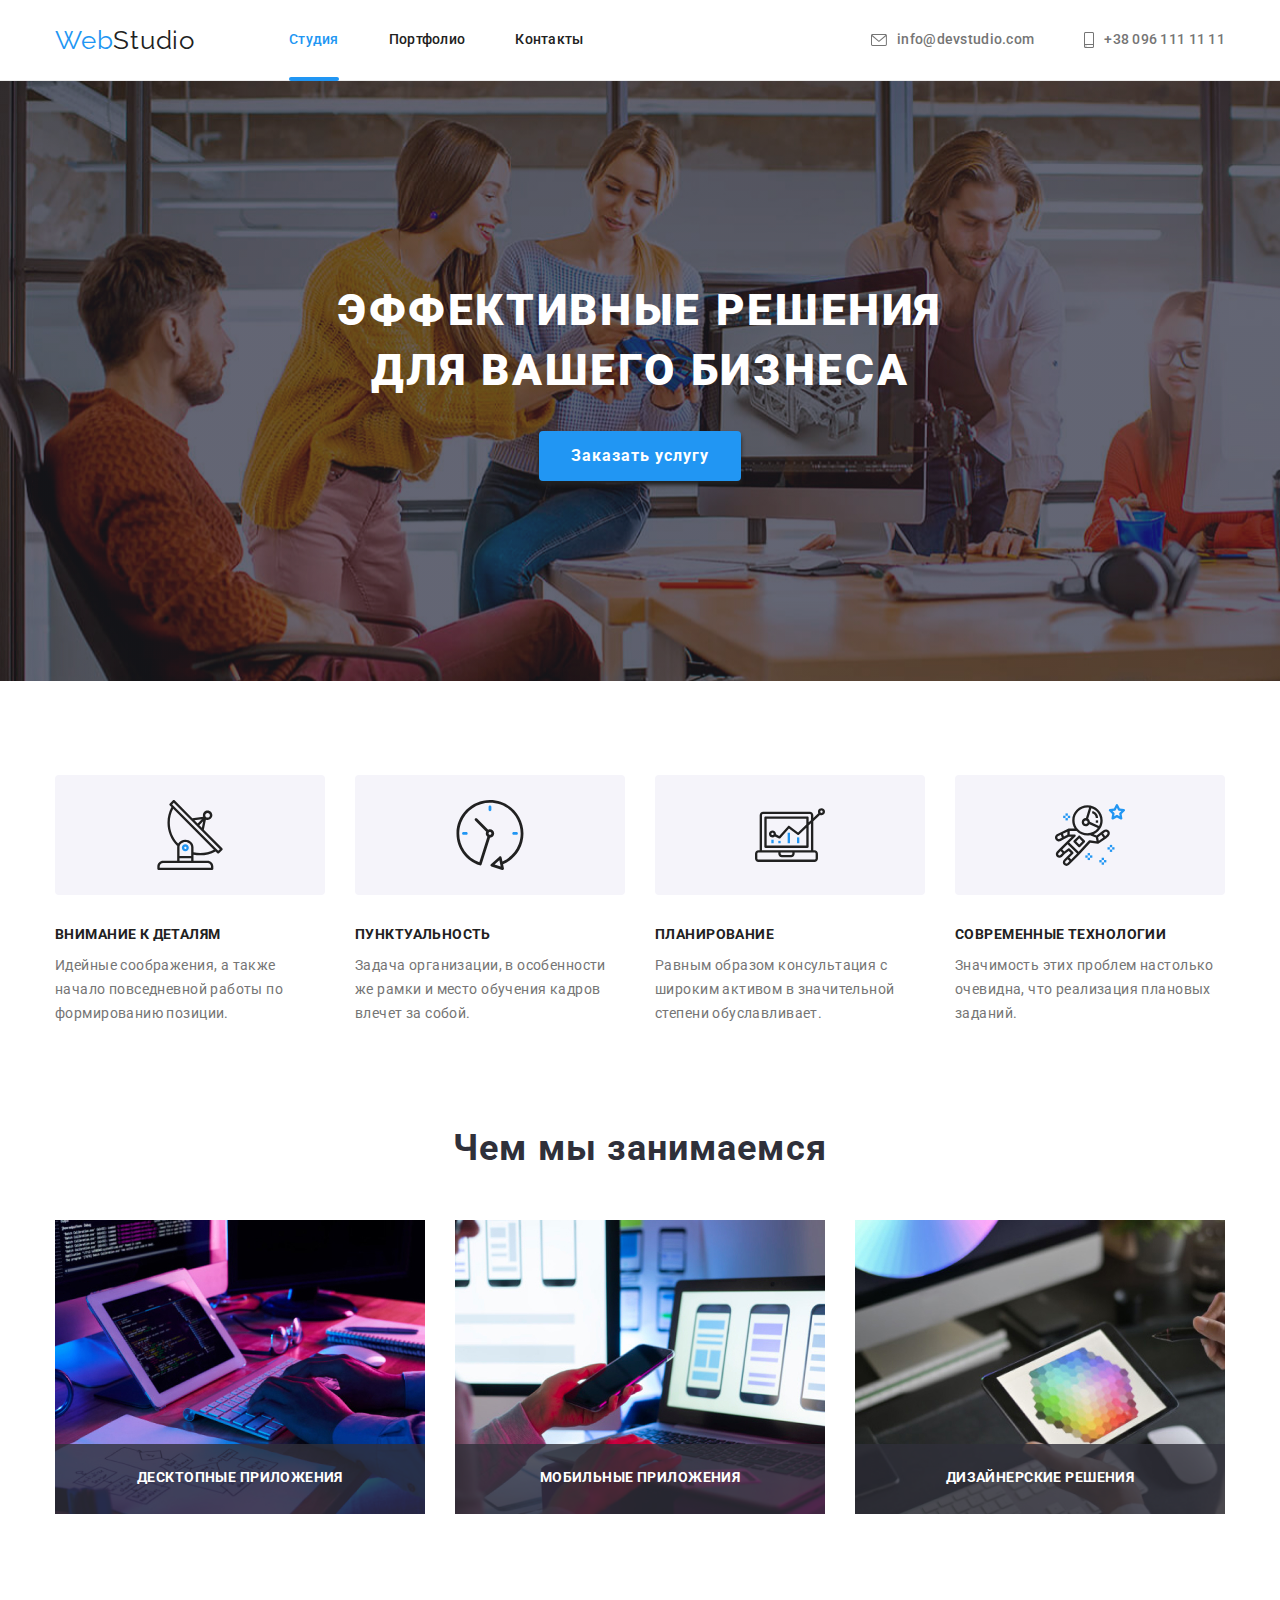
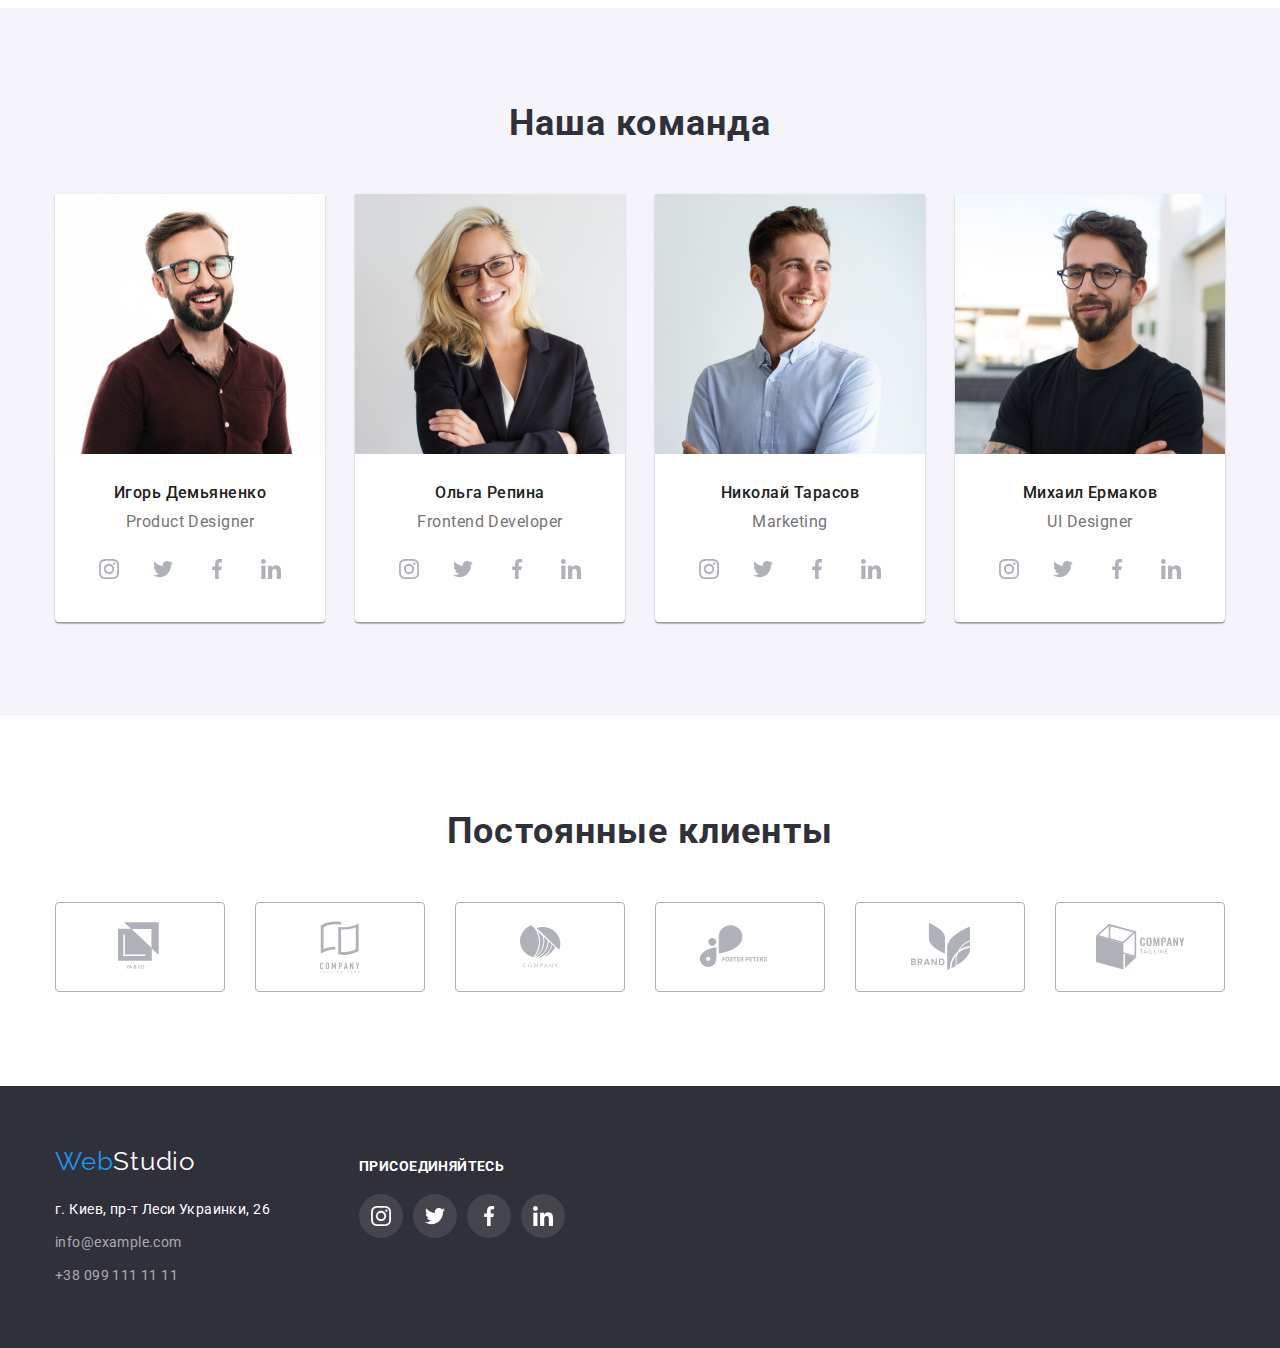
==== commit c6acdd12: "Добавлен эфект на текущею страницу" ====
--- a/index.html
+++ b/index.html
@@ -16,22 +16,24 @@
         <nav class="logo-box-top">
           <a class="web-logo" href="./index.html"><span class="web-part">Web</span><span>Studio</span></a>
           <ul class="list main-nav">
-            <li class="main-nav-item"><a class="link link-type list" href="./index.html">Студия</a></li>
+            <li class="main-nav-item"><a class="link link-type list active" href="./index.html">Студия</a></li>
             <li class="main-nav-item"><a class="link link-type list" href="./portfolio.html">Портфолио</a></li>
             <li class="main-nav-item"><a class="link link-type list" href="#Contacts">Контакты</a></li>
           </ul>
         </nav>
         <ul class="list info-box-top">
           <li class="list link link-header">
-            <a class="link link-header" href="mailto:info@devstudio.com"
-              ><svg class="mailto-svg">
-                <use href="./img/sprite.svg#envelope"></use></svg>info@devstudio.com</a>
+            <a class="link link-header" href="mailto:info@devstudio.com">
+              <svg class="mailto-svg">
+                <use href="./img/sprite.svg#envelope"></use></svg
+              >info@devstudio.com
+            </a>
           </li>
           <li class="list link link-header">
             <a class="link link-header" href="tel:+380961111111">
               <svg class="tel-svg">
-                <use href="./img/sprite.svg#smartphone"></use>
-              </svg>+38 096 111 11 11
+                <use href="./img/sprite.svg#smartphone"></use></svg
+              >+38 096 111 11 11
             </a>
           </li>
         </ul>
@@ -47,7 +49,7 @@
         <div class="backdrop is-hidden" data-modal>
           <div class="modal">
             <button data-modal-close class="modal-close-button">
-              <svg class="modal-close-btn-icon">
+              <svg class="">
                 <use href="./img/modal-close-btn.svg"></use>
               </svg>
             </button>
--- a/css/styles.css
+++ b/css/styles.css
@@ -93,8 +93,25 @@
   padding-bottom: 32px;
 }
 
-.logo-box-top > .main-nav > li > a:hover::after,
-.logo-box-top > .main-nav > li > a:focus::after {
+.active {
+  color: var(--hover-color);
+}
+
+.active::after {
+  content: "";
+  display: block;
+  position: absolute;
+  bottom: -1px;
+  left: 0;
+  width: 100%;
+  height: 4px;
+  border-radius: 2px;
+  background-color: var(--hover-color);
+  z-index: 99;
+}
+
+.link-type:hover::after,
+.link-type:focus::after {
   content: "";
   display: block;
   position: absolute;
@@ -206,6 +223,7 @@
   width: 100%;
   height: 100%;
   background-color: rgba(0, 0, 0, 0.2);
+  transition: 250ms cubic-bezier(0.4, 0, 0.2, 1);
   z-index: 98;
 }
 
@@ -243,11 +261,6 @@
   background-position: center;
 }
 
-.modal-close-btn-icon:hover,
-.modal-close-btn-icon:focus {
-  fill: var(--hover-color);
-}
-
 .filter-button {
   font-weight: 500;
   font-size: 16px;
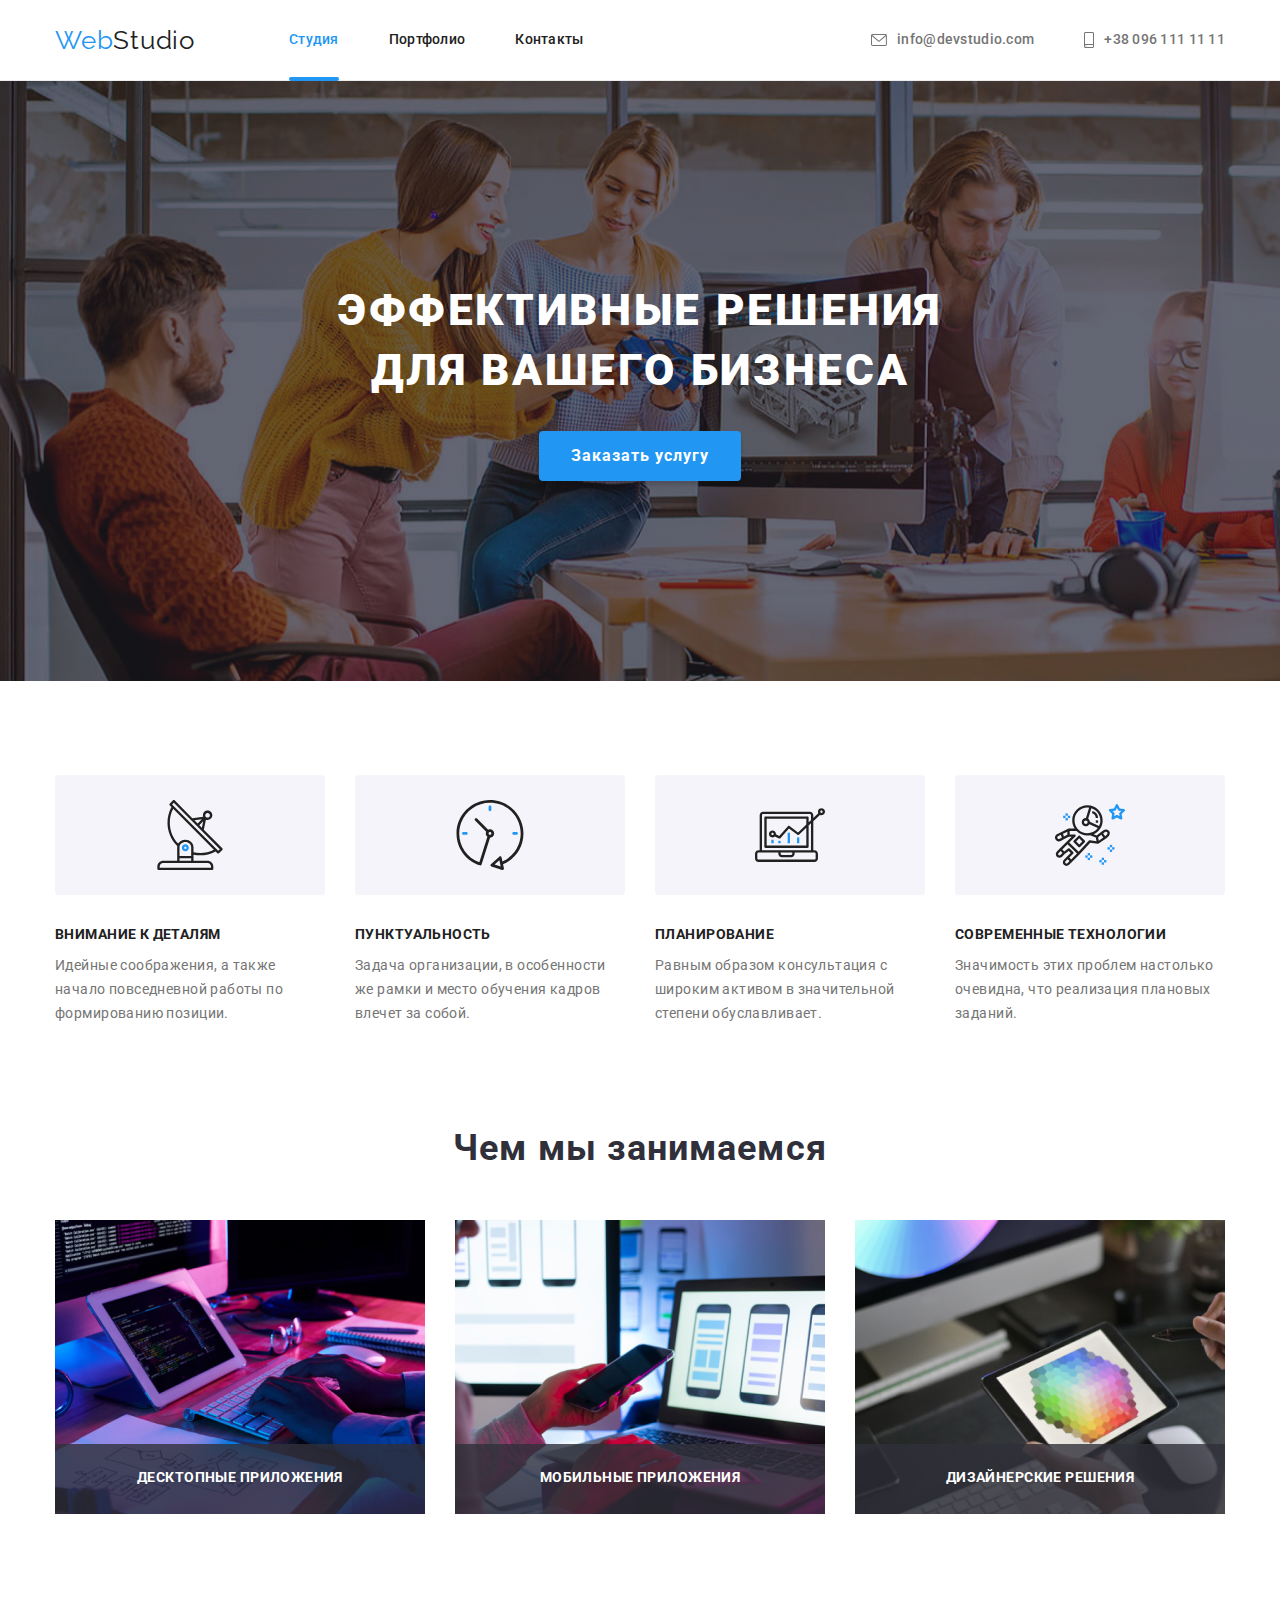
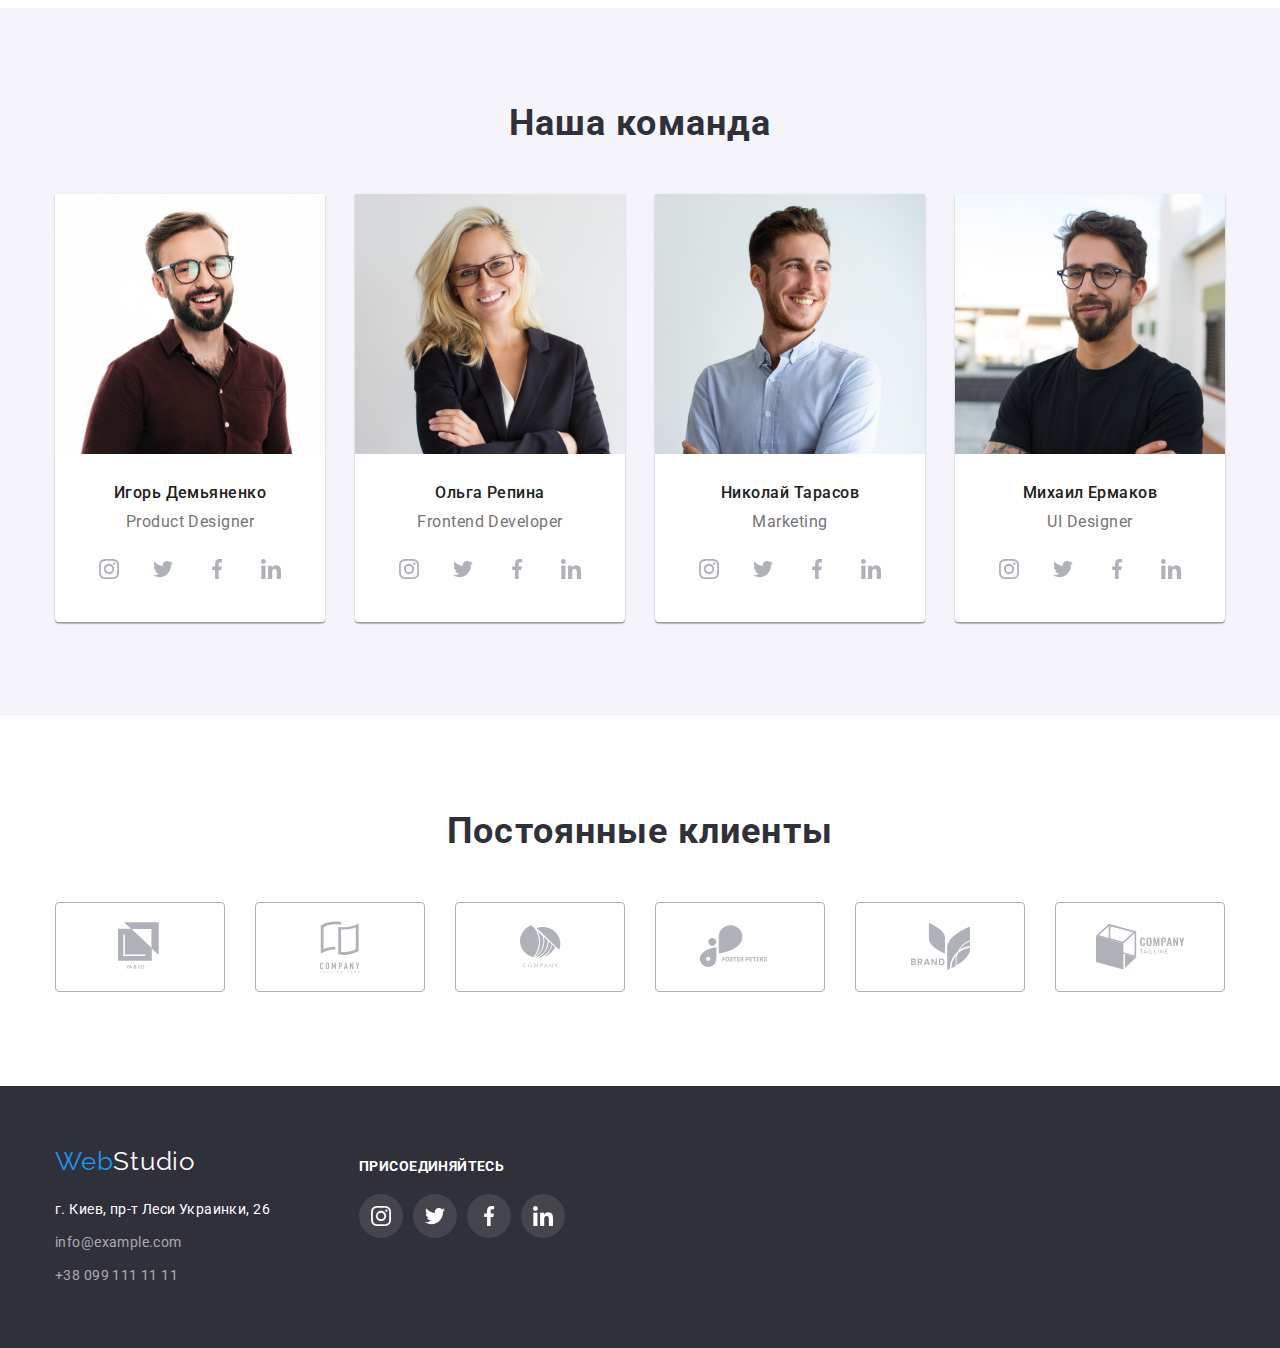
==== commit d552f38b: "что то непонятное" ====
--- a/index.html
+++ b/index.html
@@ -49,7 +49,7 @@
         <div class="backdrop is-hidden" data-modal>
           <div class="modal">
             <button data-modal-close class="modal-close-button">
-              <svg class="">
+              <svg width="28" height="28">
                 <use href="./img/modal-close-btn.svg"></use>
               </svg>
             </button>
@@ -377,7 +377,7 @@
           <h2 class="our-team-header">Постоянные клиенты</h2>
           <ul class="clients-list">
             <li class="clients-item">
-              <a class="clients-link" class="clients-list-link" href="" target="_blank" rel="noreferrer noopener">
+              <a class="clients-link" href="" target="_blank" rel="noreferrer noopener">
                 <svg class="clients-svg clients-svg-1">
                   <use href="./img/sprite.svg#client-logo-1"></use>
                 </svg>
--- a/css/styles.css
+++ b/css/styles.css
@@ -203,7 +203,7 @@
   line-height: 1.87;
   letter-spacing: 0.06em;
   padding: 10px 32px;
-  box-shadow: 0px 4px 4px var(--header-color);
+  box-shadow: 0px 4px 4px rgba(0, 0, 0, 0.15);
   border-radius: 4px;
   color: var(--fill-in-color);
   cursor: pointer;
@@ -236,7 +236,7 @@
   position: absolute;
   top: 50%;
   left: 50%;
-  transform: translate(-50%, -50%);
+  transform: translate(-50%, -50%) scale(1);
   min-width: 528px;
   min-height: 581px;
   background-color: var(--fill-in-color);
